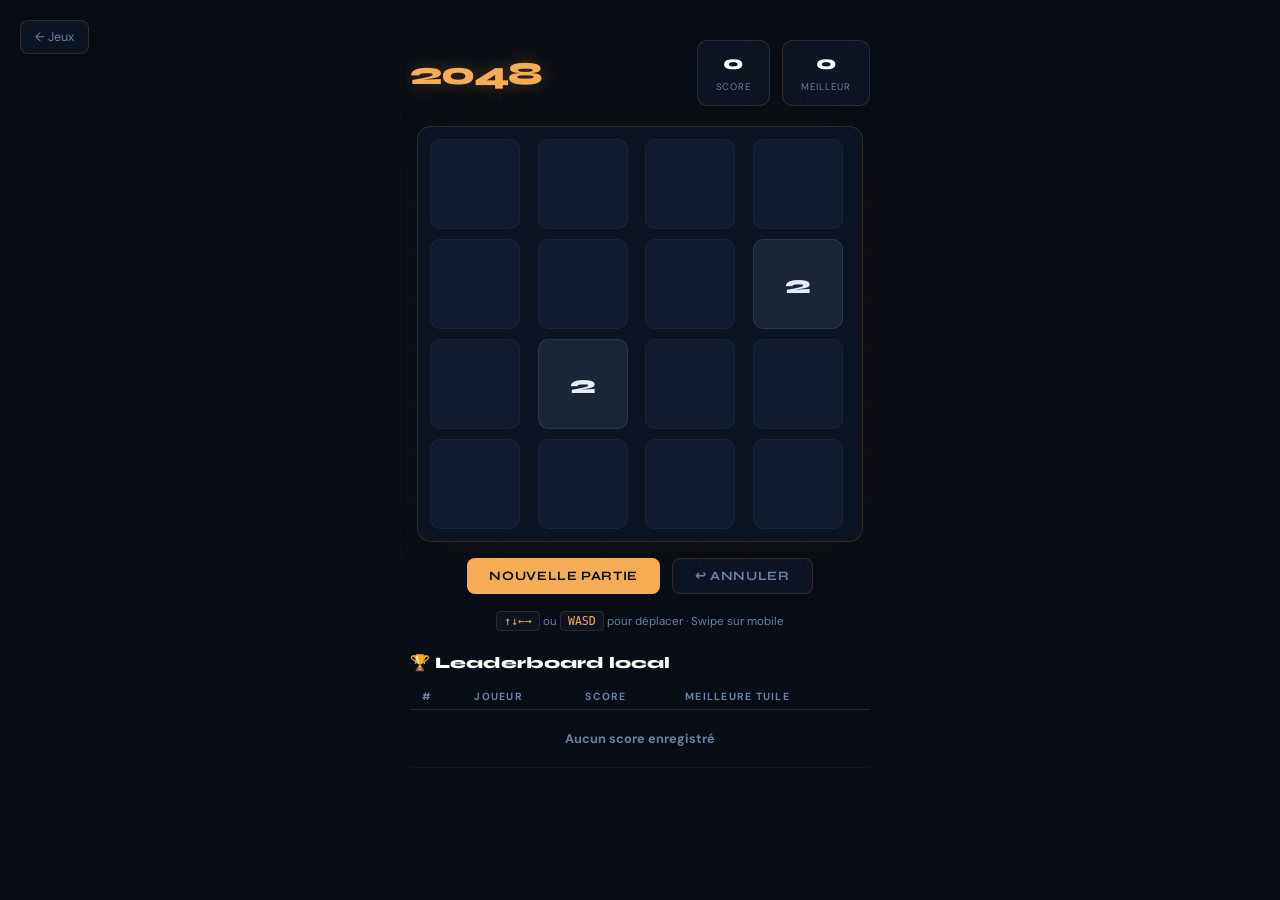
==== 2048.html @ 7504231b "ajout games" ====
<!DOCTYPE html>
<html lang="fr">
<head>
<meta charset="UTF-8">
<meta name="viewport" content="width=device-width, initial-scale=1.0">
<title>2048 — Alberto LB</title>
<link href="https://fonts.googleapis.com/css2?family=Syne:wght@700;800&family=DM+Sans:wght@400;500&display=swap" rel="stylesheet">
<style>
  :root { --bg:#080c14; --surface:#0d1422; --surface2:#131c2e; --border:rgba(246,173,85,0.15); --accent:#f6ad55; --muted:#6b7fa3; }
  *, *::before, *::after { box-sizing: border-box; margin: 0; padding: 0; }
  body { background: var(--bg); color: #e8edf5; font-family: 'DM Sans', sans-serif; min-height: 100vh; display: flex; flex-direction: column; align-items: center; padding: 40px 16px; overflow-x: hidden; }
  body::before {
    content:''; position:fixed; inset:0;
    background-image: linear-gradient(rgba(246,173,85,0.025) 1px, transparent 1px), linear-gradient(90deg, rgba(246,173,85,0.025) 1px, transparent 1px);
    background-size: 50px 50px; pointer-events:none;
  }
  .back-btn { position:fixed; top:20px; left:20px; background:var(--surface); border:1px solid var(--border); color:var(--muted); text-decoration:none; padding:8px 14px; border-radius:8px; font-size:0.78rem; transition:all 0.2s; z-index:10; }
  .back-btn:hover { color:var(--accent); border-color:var(--accent); }

  .game-header { display:flex; align-items:center; justify-content:space-between; width:100%; max-width:460px; margin-bottom:20px; }
  .game-title { font-family:'Syne',sans-serif; font-size:2rem; font-weight:800; color:var(--accent); letter-spacing:-0.03em; text-shadow:0 0 20px rgba(246,173,85,0.3); }

  .scores-row { display:flex; gap:12px; }
  .score-box { background:var(--surface); border:1px solid var(--border); border-radius:10px; padding:10px 18px; text-align:center; min-width:70px; }
  .score-box .val { font-family:'Syne',sans-serif; font-size:1.2rem; font-weight:800; color:#fff; display:block; }
  .score-box .lbl { font-size:0.6rem; letter-spacing:0.1em; text-transform:uppercase; color:var(--muted); }

  .board-wrap { position:relative; background:var(--surface); border:1px solid var(--border); border-radius:14px; padding:12px; box-shadow:0 0 40px rgba(246,173,85,0.06); margin-bottom:16px; }
  #board { display:grid; grid-template-columns:repeat(4,1fr); gap:10px; width:420px; }

  .cell {
    width:90px; height:90px; border-radius:10px;
    background:var(--surface2); border:1px solid rgba(255,255,255,0.04);
    display:flex; align-items:center; justify-content:center;
    font-family:'Syne',sans-serif; font-weight:800;
    font-size:1.5rem; color:#fff;
    transition:all 0.1s ease;
    position:relative; overflow:hidden;
  }
  .cell.pop { animation:cellPop 0.15s ease-out; }
  @keyframes cellPop { 0%{transform:scale(0.8)} 60%{transform:scale(1.1)} 100%{transform:scale(1)} }
  .cell.merged { animation:cellMerge 0.2s ease-out; }
  @keyframes cellMerge { 0%{transform:scale(1.15)} 100%{transform:scale(1)} }

  /* Tile colors */
  .t2    { background:#1a2535; color:#e8edf5; font-size:1.6rem; border-color:rgba(255,255,255,0.08); }
  .t4    { background:#1f2d40; color:#e8edf5; font-size:1.6rem; }
  .t8    { background:#2d4a3e; color:#2cb67d; font-size:1.5rem; text-shadow:0 0 10px rgba(44,182,125,0.4); }
  .t16   { background:#2d3f4a; color:#63b3ed; font-size:1.4rem; text-shadow:0 0 10px rgba(99,179,237,0.4); }
  .t32   { background:#3a2d4a; color:#b794f4; font-size:1.4rem; text-shadow:0 0 10px rgba(183,148,244,0.4); }
  .t64   { background:#4a2d35; color:#fc8181; font-size:1.3rem; text-shadow:0 0 10px rgba(252,129,129,0.4); }
  .t128  { background:#4a3a1a; color:#f6ad55; font-size:1.15rem; text-shadow:0 0 14px rgba(246,173,85,0.5); border:1px solid rgba(246,173,85,0.3); }
  .t256  { background:#4a3a1a; color:#fbd38d; font-size:1.1rem; text-shadow:0 0 16px rgba(251,211,141,0.6); border:1px solid rgba(246,173,85,0.5); }
  .t512  { background:#3d2a0a; color:#fef08a; font-size:1rem; text-shadow:0 0 20px rgba(254,240,138,0.7); border:1px solid rgba(246,173,85,0.7); }
  .t1024 { background:#2a1a05; color:#fff; font-size:0.85rem; text-shadow:0 0 24px rgba(246,173,85,0.9); border:1px solid var(--accent); box-shadow:0 0 20px rgba(246,173,85,0.2); }
  .t2048 { background:linear-gradient(135deg,#7f5af0,#f6ad55); color:#fff; font-size:0.82rem; text-shadow:0 0 12px rgba(255,255,255,0.6); border:none; box-shadow:0 0 30px rgba(246,173,85,0.4); animation:shimmer2048 1.5s linear infinite; }
  @keyframes shimmer2048 { 0%,100%{filter:brightness(1)} 50%{filter:brightness(1.2)} }

  .actions { display:flex; gap:12px; margin-bottom:20px; }
  .btn {
    background:var(--accent); color:#080c14;
    border:none; padding:9px 22px; border-radius:8px;
    font-family:'Syne',sans-serif; font-size:0.8rem; font-weight:700;
    cursor:pointer; letter-spacing:0.05em; text-transform:uppercase; transition:all 0.2s;
  }
  .btn:hover { filter:brightness(1.1); transform:scale(1.04); }
  .btn.secondary { background:var(--surface); border:1px solid var(--border); color:var(--muted); }
  .btn.secondary:hover { color:var(--accent); border-color:var(--accent); }

  .controls-hint { font-size:0.72rem; color:var(--muted); text-align:center; margin-bottom:24px; }
  .controls-hint kbd { background:var(--surface); border:1px solid var(--border); padding:2px 7px; border-radius:4px; color:var(--accent); }

  /* Leaderboard */
  .lb-section { width:100%; max-width:460px; }
  .lb-title { font-family:'Syne',sans-serif; font-size:1rem; font-weight:800; color:#fff; margin-bottom:12px; display:flex; align-items:center; gap:8px; }
  .lb-table { width:100%; border-collapse:collapse; }
  .lb-table th { font-size:0.65rem; letter-spacing:0.12em; text-transform:uppercase; color:var(--muted); padding:6px 12px; text-align:left; border-bottom:1px solid var(--border); }
  .lb-table td { padding:10px 12px; font-size:0.84rem; color:#e8edf5; border-bottom:1px solid rgba(255,255,255,0.04); }
  .lb-table tr:first-child td { color:var(--accent); font-weight:700; }
  .rank { font-family:'Syne',sans-serif; font-weight:800; color:var(--muted); font-size:0.78rem; }
  .rank.r1 { color:#f6ad55; } .rank.r2 { color:#94a3b8; } .rank.r3 { color:#cd7c3d; }
  .tile-badge { display:inline-block; background:var(--surface2); border:1px solid var(--border); padding:2px 8px; border-radius:4px; font-size:0.72rem; color:var(--accent); font-family:'Syne',sans-serif; font-weight:700; }

  /* Overlay */
  .overlay { display:none; position:fixed; inset:0; background:rgba(8,12,20,0.92); z-index:100; align-items:center; justify-content:center; backdrop-filter:blur(8px); }
  .overlay.show { display:flex; }
  .overlay-box { background:var(--surface); border:1px solid var(--border); border-radius:18px; padding:40px 48px; text-align:center; max-width:340px; }
  .overlay-box h2 { font-family:'Syne',sans-serif; font-size:1.8rem; font-weight:800; color:var(--accent); margin-bottom:8px; }
  .overlay-box .big { font-family:'Syne',sans-serif; font-size:3rem; font-weight:800; color:#fff; margin:12px 0; }
  .overlay-box p { color:var(--muted); font-size:0.84rem; margin-bottom:20px; }
  .name-input { width:100%; background:var(--surface2); border:1px solid var(--border); color:#fff; padding:10px 14px; border-radius:8px; font-size:0.88rem; margin-bottom:16px; outline:none; font-family:'DM Sans',sans-serif; }
  .name-input:focus { border-color:var(--accent); }
</style>
</head>
<body>

<a href="games.html" class="back-btn">← Jeux</a>

<div class="game-header">
  <div class="game-title">2048</div>
  <div class="scores-row">
    <div class="score-box"><span class="val" id="scoreVal">0</span><span class="lbl">Score</span></div>
    <div class="score-box"><span class="val" id="bestVal">0</span><span class="lbl">Meilleur</span></div>
  </div>
</div>

<div class="board-wrap">
  <div id="board"></div>
</div>

<div class="actions">
  <button class="btn" onclick="newGame()">Nouvelle partie</button>
  <button class="btn secondary" onclick="undoMove()">↩ Annuler</button>
</div>

<div class="controls-hint">
  <kbd>↑↓←→</kbd> ou <kbd>WASD</kbd> pour déplacer · Swipe sur mobile
</div>

<div class="lb-section">
  <div class="lb-title">🏆 Leaderboard local</div>
  <table class="lb-table" id="lbTable">
    <thead><tr><th>#</th><th>Joueur</th><th>Score</th><th>Meilleure tuile</th></tr></thead>
    <tbody id="lbBody"></tbody>
  </table>
</div>

<!-- Game Over / Win overlay -->
<div class="overlay" id="overlay">
  <div class="overlay-box">
    <h2 id="overlayTitle">GG !</h2>
    <div class="big" id="overlayScore">0</div>
    <p id="overlayMsg">Entre ton pseudo pour le leaderboard</p>
    <input class="name-input" id="nameInput" placeholder="Ton pseudo..." maxlength="16">
    <div style="display:flex;gap:10px;justify-content:center;">
      <button class="btn" onclick="saveScore()">Enregistrer</button>
      <button class="btn secondary" onclick="closeOverlay()">Ignorer</button>
    </div>
  </div>
</div>

<script>
let grid, score, best, prev, prevScore, gameOver2048;
best = parseInt(localStorage.getItem('2048-best') || '0');
let lb = JSON.parse(localStorage.getItem('2048-lb') || '[]');

function newGame() {
  grid = Array.from({length:4}, () => Array(4).fill(0));
  score = 0; gameOver2048 = false;
  addTile(); addTile();
  prev = null; prevScore = 0;
  render();
}

function addTile() {
  const empty = [];
  for (let r=0;r<4;r++) for (let c=0;c<4;c++) if (!grid[r][c]) empty.push({r,c});
  if (!empty.length) return false;
  const {r,c} = empty[Math.floor(Math.random()*empty.length)];
  grid[r][c] = Math.random() < 0.9 ? 2 : 4;
  return true;
}

function render() {
  const board = document.getElementById('board');
  board.innerHTML = '';
  for (let r=0;r<4;r++) for (let c=0;c<4;c++) {
    const cell = document.createElement('div');
    const val = grid[r][c];
    cell.className = 'cell' + (val ? ` t${val}` : '');
    cell.textContent = val || '';
    board.appendChild(cell);
  }
  document.getElementById('scoreVal').textContent = score;
  if (score > best) { best = score; localStorage.setItem('2048-best', best); }
  document.getElementById('bestVal').textContent = best;
  renderLB();
}

function move(dir) {
  if (gameOver2048) return;
  prev = grid.map(r=>[...r]); prevScore = score;
  let moved = false;

  const rotate = g => g[0].map((_,i) => g.map(r=>r[i]).reverse());
  const slideLeft = row => {
    let tiles = row.filter(Boolean);
    for (let i=0;i<tiles.length-1;i++) {
      if (tiles[i]===tiles[i+1]) { tiles[i]*=2; score+=tiles[i]; tiles.splice(i+1,1); moved=true; }
    }
    while (tiles.length<4) tiles.push(0);
    return tiles;
  };

  let g = grid.map(r=>[...r]);
  let rotations = {left:0, right:2, up:3, down:1}[dir];
  for (let i=0;i<rotations;i++) g = rotate(g);
  const oldStr = JSON.stringify(g);
  g = g.map(slideLeft);
  if (JSON.stringify(g) !== oldStr) moved = true;
  for (let i=0;i<(4-rotations)%4;i++) g = rotate(g);
  grid = g;

  if (moved) {
    addTile();
    render();
    if (grid.flat().includes(2048)) win();
    else if (!canMove()) lose();
  }
}

function canMove() {
  for (let r=0;r<4;r++) for (let c=0;c<4;c++) {
    if (!grid[r][c]) return true;
    if (c<3 && grid[r][c]===grid[r][c+1]) return true;
    if (r<3 && grid[r][c]===grid[r+1][c]) return true;
  }
  return false;
}

function undoMove() {
  if (!prev) return;
  grid = prev.map(r=>[...r]); score = prevScore; prev = null;
  render();
}

function getBestTile() { return Math.max(...grid.flat()); }

function win() {
  gameOver2048 = true;
  showOverlay('🎉 2048 !', score, 'Tu as atteint 2048 ! Score final :');
}
function lose() {
  gameOver2048 = true;
  showOverlay('GAME OVER', score, 'Plus aucun mouvement possible.');
}

function showOverlay(title, sc, msg) {
  document.getElementById('overlayTitle').textContent = title;
  document.getElementById('overlayScore').textContent = sc;
  document.getElementById('overlayMsg').textContent = msg;
  document.getElementById('overlay').classList.add('show');
}

function closeOverlay() {
  document.getElementById('overlay').classList.remove('show');
  newGame();
}

function saveScore() {
  const name = document.getElementById('nameInput').value.trim() || 'Anonyme';
  lb.push({ name, score, tile: getBestTile(), date: new Date().toLocaleDateString('fr-FR') });
  lb.sort((a,b) => b.score - a.score);
  lb = lb.slice(0, 10);
  localStorage.setItem('2048-lb', JSON.stringify(lb));
  closeOverlay();
}

function renderLB() {
  const body = document.getElementById('lbBody');
  if (!lb.length) { body.innerHTML = '<tr><td colspan="4" style="color:var(--muted);text-align:center;padding:20px;font-size:0.8rem;">Aucun score enregistré</td></tr>'; return; }
  body.innerHTML = lb.slice(0,8).map((e,i) => `
    <tr>
      <td><span class="rank r${i+1}">${i===0?'🥇':i===1?'🥈':i===2?'🥉':i+1}</span></td>
      <td>${e.name}</td>
      <td style="font-family:'Syne',sans-serif;font-weight:700">${e.score.toLocaleString()}</td>
      <td><span class="tile-badge">${e.tile}</span></td>
    </tr>
  `).join('');
}

// Controls
document.addEventListener('keydown', e => {
  const map = {ArrowLeft:'left',ArrowRight:'right',ArrowUp:'up',ArrowDown:'down',a:'left',d:'right',w:'up',s:'down',A:'left',D:'right',W:'up',S:'down'};
  if (['ArrowLeft','ArrowRight','ArrowUp','ArrowDown'].includes(e.key)) e.preventDefault();
  if (map[e.key]) move(map[e.key]);
});

let ts2 = null;
document.addEventListener('touchstart', e => { ts2 = e.touches[0]; }, {passive:true});
document.addEventListener('touchend', e => {
  if (!ts2) return;
  const dx = e.changedTouches[0].clientX - ts2.clientX;
  const dy = e.changedTouches[0].clientY - ts2.clientY;
  if (Math.abs(dx) > 30 || Math.abs(dy) > 30) {
    if (Math.abs(dx) > Math.abs(dy)) move(dx > 0 ? 'right' : 'left');
    else move(dy > 0 ? 'down' : 'up');
  }
  ts2 = null;
});

newGame();
</script>
</body>
</html>
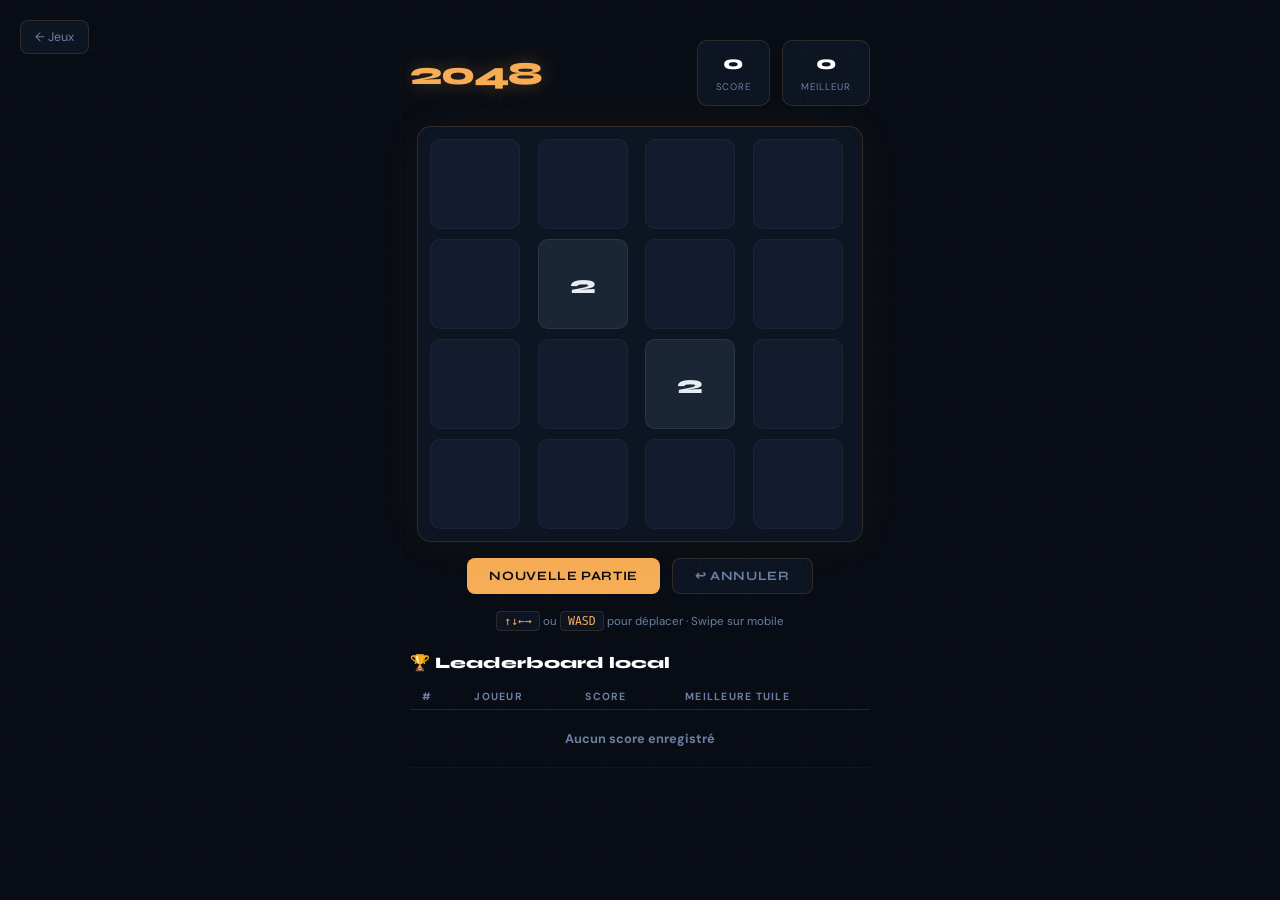
==== commit f2f54ba5: "favicon games" ====
--- a/2048.html
+++ b/2048.html
@@ -5,6 +5,10 @@
 <meta name="viewport" content="width=device-width, initial-scale=1.0">
 <title>2048 — Alberto LB</title>
 <link href="https://fonts.googleapis.com/css2?family=Syne:wght@700;800&family=DM+Sans:wght@400;500&display=swap" rel="stylesheet">
+
+<link rel="icon" sizes="32x32" href="logo A.png">
+<link rel="icon" sizes="16x16" href="logo A.png">
+<link rel="apple-touch-icon" href="logo A.png">
 <style>
   :root { --bg:#080c14; --surface:#0d1422; --surface2:#131c2e; --border:rgba(246,173,85,0.15); --accent:#f6ad55; --muted:#6b7fa3; }
   *, *::before, *::after { box-sizing: border-box; margin: 0; padding: 0; }
